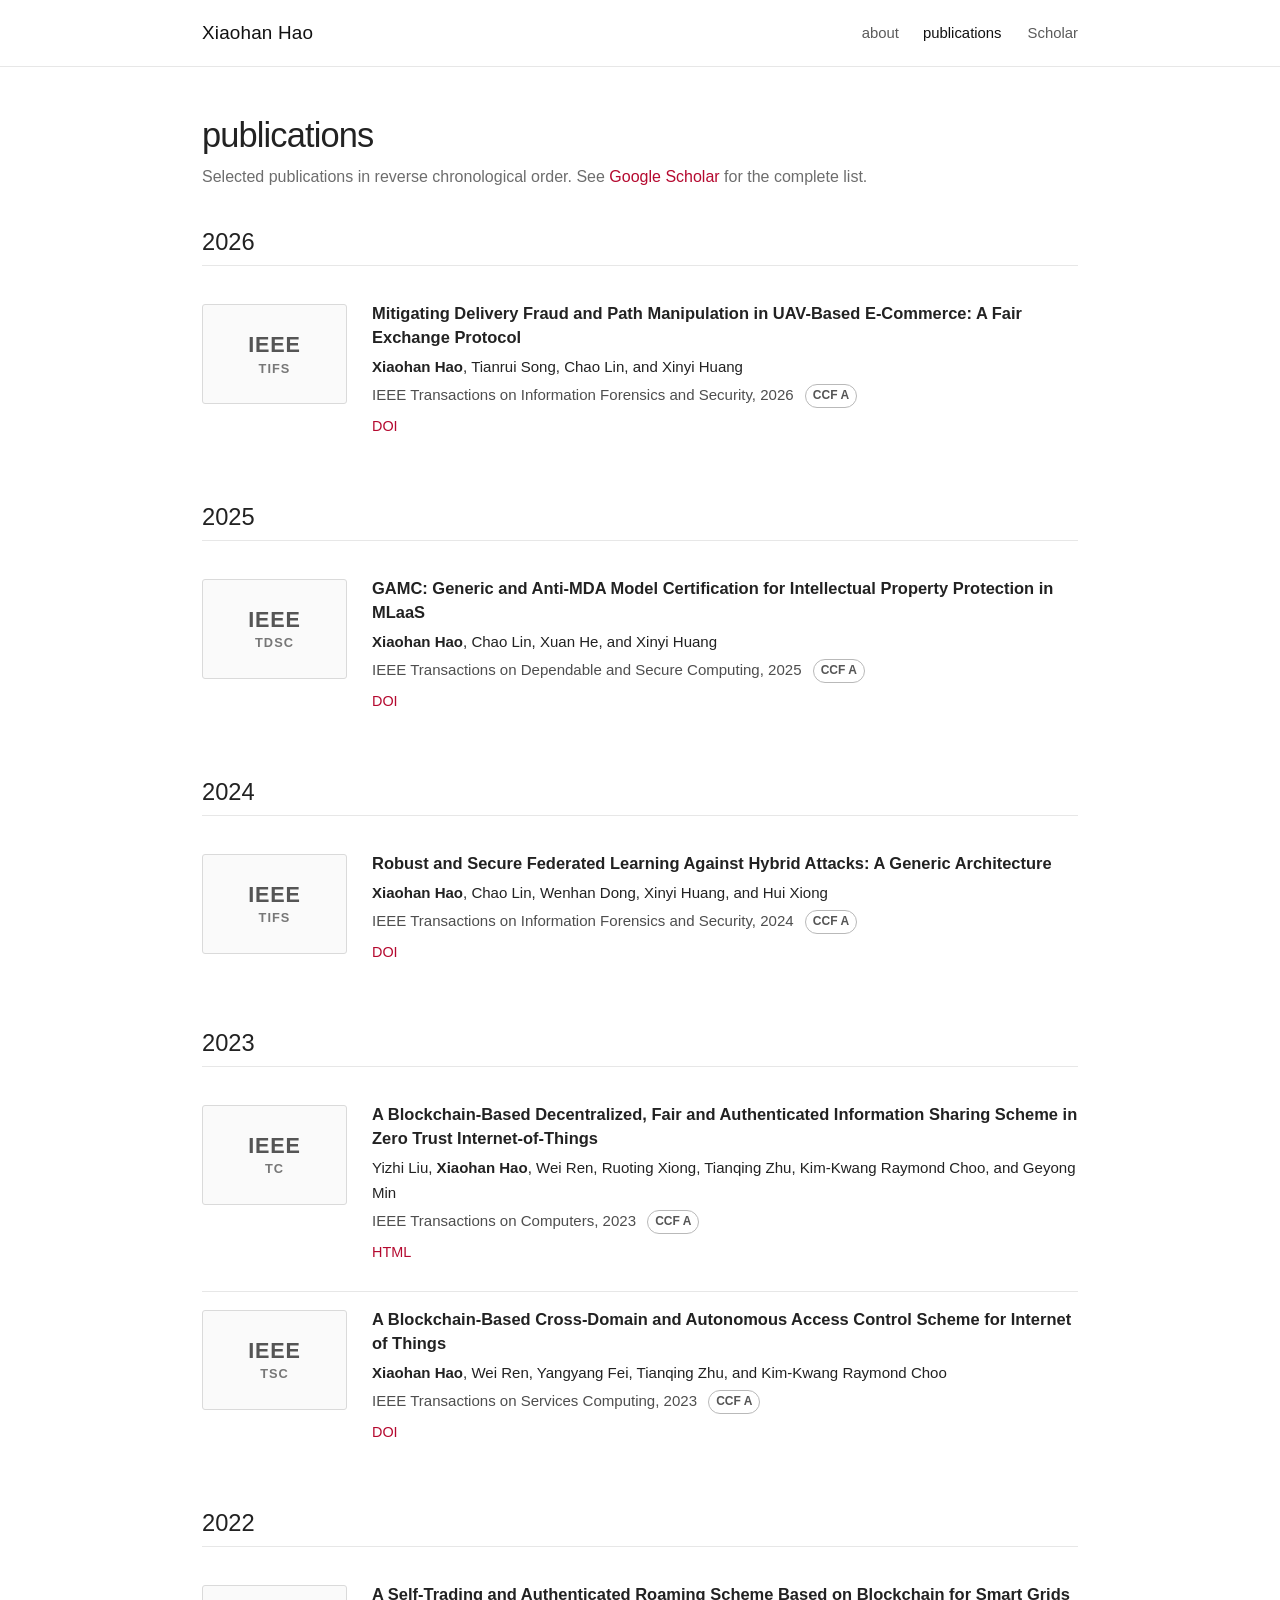
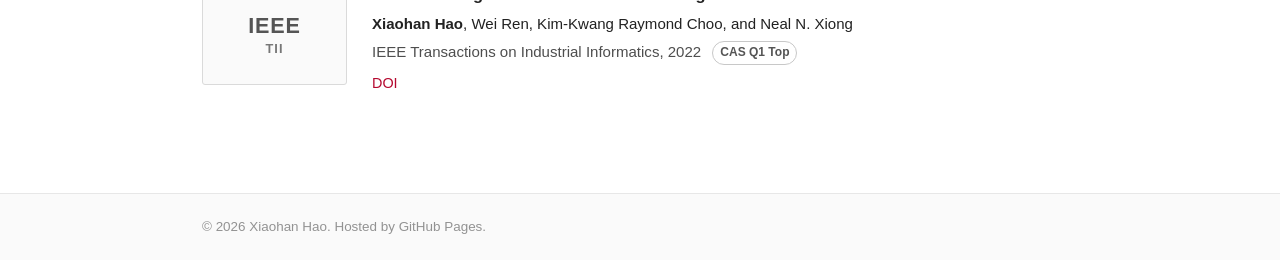
==== publications.html @ 3d9def77 "Add files via upload" ====
<!doctype html>
<html lang="en">
<head>
  <meta charset="utf-8">
  <meta name="viewport" content="width=device-width, initial-scale=1">
  <meta name="description" content="Publications of Xiaohan Hao.">
  <title>Publications | Xiaohan Hao</title>
  <link rel="stylesheet" href="assets/css/main.css">
</head>
<body>
  <header class="site-header">
    <div class="nav-shell">
      <a class="site-title" href="index.html">Xiaohan Hao</a>
      <nav class="site-nav" aria-label="Main navigation">
        <a href="index.html">about</a>
        <a class="active" href="publications.html">publications</a>
        <a class="icon-link" href="https://scholar.google.com/citations?user=ko78Y8oAAAAJ&hl=en" target="_blank" rel="noopener" aria-label="Google Scholar">Scholar</a>
      </nav>
    </div>
  </header>

  <main class="page-shell publications-page">
    <h1>publications</h1>
    <p class="page-subtitle">Selected publications in reverse chronological order. See <a href="https://scholar.google.com/citations?user=ko78Y8oAAAAJ&hl=en" target="_blank" rel="noopener">Google Scholar</a> for the complete list.</p>

    <section class="year-section">
      <h2>2026</h2>
      <article class="pub-item">
        <div class="pub-thumb ieee">IEEE<br><span>TIFS</span></div>
        <div class="pub-body">
          <h3>Mitigating Delivery Fraud and Path Manipulation in UAV-Based E-Commerce: A Fair Exchange Protocol</h3>
          <p class="authors"><strong>Xiaohan Hao</strong>, Tianrui Song, Chao Lin, and Xinyi Huang</p>
          <p class="venue">IEEE Transactions on Information Forensics and Security, 2026 <span class="tag">CCF A</span></p>
          <p class="pub-links"><a href="https://doi.org/10.1109/TIFS.2026.3674039" target="_blank" rel="noopener">DOI</a></p>
        </div>
      </article>
    </section>

    <section class="year-section">
      <h2>2025</h2>
      <article class="pub-item">
        <div class="pub-thumb ieee">IEEE<br><span>TDSC</span></div>
        <div class="pub-body">
          <h3>GAMC: Generic and Anti-MDA Model Certification for Intellectual Property Protection in MLaaS</h3>
          <p class="authors"><strong>Xiaohan Hao</strong>, Chao Lin, Xuan He, and Xinyi Huang</p>
          <p class="venue">IEEE Transactions on Dependable and Secure Computing, 2025 <span class="tag">CCF A</span></p>
          <p class="pub-links"><a href="https://doi.org/10.1109/TDSC.2025.3600224" target="_blank" rel="noopener">DOI</a></p>
        </div>
      </article>
    </section>

    <section class="year-section">
      <h2>2024</h2>
      <article class="pub-item">
        <div class="pub-thumb ieee">IEEE<br><span>TIFS</span></div>
        <div class="pub-body">
          <h3>Robust and Secure Federated Learning Against Hybrid Attacks: A Generic Architecture</h3>
          <p class="authors"><strong>Xiaohan Hao</strong>, Chao Lin, Wenhan Dong, Xinyi Huang, and Hui Xiong</p>
          <p class="venue">IEEE Transactions on Information Forensics and Security, 2024 <span class="tag">CCF A</span></p>
          <p class="pub-links"><a href="https://doi.org/10.1109/TIFS.2023.3336521" target="_blank" rel="noopener">DOI</a></p>
        </div>
      </article>
    </section>

    <section class="year-section">
      <h2>2023</h2>
      <article class="pub-item">
        <div class="pub-thumb ieee">IEEE<br><span>TC</span></div>
        <div class="pub-body">
          <h3>A Blockchain-Based Decentralized, Fair and Authenticated Information Sharing Scheme in Zero Trust Internet-of-Things</h3>
          <p class="authors">Yizhi Liu, <strong>Xiaohan Hao</strong>, Wei Ren, Ruoting Xiong, Tianqing Zhu, Kim-Kwang Raymond Choo, and Geyong Min</p>
          <p class="venue">IEEE Transactions on Computers, 2023 <span class="tag">CCF A</span></p>
          <p class="pub-links"><a href="https://dblp.org/rec/journals/tc/LiuHRXZCM23" target="_blank" rel="noopener">HTML</a></p>
        </div>
      </article>
      <article class="pub-item">
        <div class="pub-thumb ieee">IEEE<br><span>TSC</span></div>
        <div class="pub-body">
          <h3>A Blockchain-Based Cross-Domain and Autonomous Access Control Scheme for Internet of Things</h3>
          <p class="authors"><strong>Xiaohan Hao</strong>, Wei Ren, Yangyang Fei, Tianqing Zhu, and Kim-Kwang Raymond Choo</p>
          <p class="venue">IEEE Transactions on Services Computing, 2023 <span class="tag">CCF A</span></p>
          <p class="pub-links"><a href="https://doi.org/10.1109/TSC.2022.3179727" target="_blank" rel="noopener">DOI</a></p>
        </div>
      </article>
    </section>

    <section class="year-section">
      <h2>2022</h2>
      <article class="pub-item">
        <div class="pub-thumb ieee">IEEE<br><span>TII</span></div>
        <div class="pub-body">
          <h3>A Self-Trading and Authenticated Roaming Scheme Based on Blockchain for Smart Grids</h3>
          <p class="authors"><strong>Xiaohan Hao</strong>, Wei Ren, Kim-Kwang Raymond Choo, and Neal N. Xiong</p>
          <p class="venue">IEEE Transactions on Industrial Informatics, 2022 <span class="tag alt">CAS Q1 Top</span></p>
          <p class="pub-links"><a href="https://doi.org/10.1109/TII.2021.3119963" target="_blank" rel="noopener">DOI</a></p>
        </div>
      </article>
    </section>
  </main>

  <footer class="site-footer">
    <div class="page-shell footer-inner">© 2026 Xiaohan Hao. Hosted by GitHub Pages.</div>
  </footer>
</body>
</html>
---- assets/css/main.css ----
:root {
  --text: #222;
  --muted: #6d6d6d;
  --line: #e7e7e7;
  --accent: #b5092f;
  --soft: #f7f7f7;
  --code: #f3f3f3;
}

* { box-sizing: border-box; }

html { scroll-behavior: smooth; }

body {
  margin: 0;
  background: #fff;
  color: var(--text);
  font-family: -apple-system, BlinkMacSystemFont, "Segoe UI", Roboto, Helvetica, Arial, sans-serif;
  font-size: 16px;
  line-height: 1.65;
  -webkit-font-smoothing: antialiased;
}

a { color: var(--accent); text-decoration: none; }
a:hover { text-decoration: underline; }

.site-header {
  border-bottom: 1px solid var(--line);
  background: rgba(255,255,255,.96);
}

.nav-shell {
  max-width: 920px;
  min-height: 66px;
  margin: 0 auto;
  padding: 0 22px;
  display: flex;
  align-items: center;
  justify-content: space-between;
  gap: 28px;
}

.site-title {
  color: #111;
  font-size: 1.18rem;
  font-weight: 500;
  letter-spacing: .01em;
}
.site-title:hover { text-decoration: none; }

.site-nav {
  display: flex;
  align-items: center;
  gap: 24px;
  font-size: .93rem;
}
.site-nav a { color: #5b5b5b; }
.site-nav a.active { color: #111; font-weight: 500; }
.icon-link { padding-left: 2px; }

.page-shell {
  max-width: 920px;
  margin: 0 auto;
  padding: 48px 22px 70px;
}


.intro-grid {
  display: grid;
  grid-template-columns: minmax(0, 1fr) 180px;
  gap: 42px;
  align-items: start;
}

.intro-copy { min-width: 0; }

.intro-avatar-wrap {
  display: flex;
  justify-content: flex-end;
  padding-top: 4px;
}

.intro-avatar {
  display: block;
  width: 170px;
  height: 170px;
  object-fit: cover;
  border-radius: 50%;
  border: 1px solid var(--line);
  box-shadow: 0 3px 14px rgba(0, 0, 0, .07);
}

.recruiting-note {
  margin-top: 18px !important;
  padding-left: 14px;
  border-left: 3px solid var(--accent);
}

.intro-section h1,
.publications-page > h1 {
  margin: 0 0 8px;
  font-size: 2.15rem;
  line-height: 1.2;
  font-weight: 500;
  letter-spacing: -.025em;
}

.affiliation {
  margin: 0 0 30px;
  color: var(--muted);
  font-size: .97rem;
}
.dot { padding: 0 4px; }

.intro-section p {
  max-width: 820px;
  margin: 0 0 15px;
}
.contact-line { margin-top: 18px !important; }
.contact-line span { margin: 0 9px; color: #aaa; }

.section-block { margin-top: 44px; }
.section-block h2,
.year-section > h2 {
  margin: 0 0 20px;
  font-size: 1.48rem;
  font-weight: 500;
  line-height: 1.3;
}
.section-block h2 a { color: #111; }
.section-block h2 a:hover { color: var(--accent); text-decoration: none; }

.news-list { max-width: 820px; }
.news-item {
  display: grid;
  grid-template-columns: 105px minmax(0,1fr);
  column-gap: 18px;
  align-items: start;
  margin: 0 0 10px;
}
.news-item time {
  color: var(--muted);
  font-variant-numeric: tabular-nums;
  white-space: nowrap;
}
.news-item p { margin: 0; }
code {
  padding: 1px 5px;
  border-radius: 4px;
  background: var(--code);
  font-family: ui-monospace, SFMono-Regular, Menlo, Monaco, Consolas, monospace;
  font-size: .88em;
}

.pub-list { margin-top: 4px; }
.pub-item {
  display: grid;
  grid-template-columns: 145px minmax(0, 1fr);
  gap: 25px;
  padding: 18px 0 24px;
  border-bottom: 1px solid var(--line);
}
.pub-item:last-child { border-bottom: 0; }

.pub-thumb {
  width: 145px;
  height: 100px;
  border: 1px solid #dadada;
  border-radius: 3px;
  display: flex;
  flex-direction: column;
  align-items: center;
  justify-content: center;
  background: #fafafa;
  color: #555;
  font-size: 1.35rem;
  font-weight: 700;
  letter-spacing: .04em;
  line-height: 1.15;
}
.pub-thumb span {
  margin-top: 4px;
  color: #777;
  font-size: .8rem;
  font-weight: 600;
  letter-spacing: .08em;
}

.pub-body h3 {
  margin: -2px 0 5px;
  font-size: 1.03rem;
  line-height: 1.45;
  font-weight: 600;
}
.pub-body p { margin: 3px 0; }
.authors { font-size: .94rem; }
.venue { color: #4e4e4e; font-size: .94rem; }

.tag {
  display: inline-block;
  margin-left: 7px;
  padding: 1px 7px;
  border: 1px solid #b9b9b9;
  border-radius: 999px;
  background: #fff;
  color: #555;
  font-size: .75rem;
  font-weight: 600;
  vertical-align: 1px;
}
.tag.alt { border-color: #c8c8c8; }

.pub-links { margin-top: 7px !important; font-size: .9rem; }
.pub-links a {
  display: inline-block;
  margin-right: 12px;
  color: var(--accent);
  font-weight: 500;
}

.page-subtitle {
  margin: 0 0 36px;
  color: var(--muted);
}
.year-section { margin-top: 36px; }
.year-section > h2 {
  padding-bottom: 8px;
  border-bottom: 1px solid var(--line);
}

.footer-note {
  margin-top: 46px;
  padding-top: 20px;
  border-top: 1px solid var(--line);
  color: var(--muted);
  font-size: .95rem;
}
.footer-note p { margin: 0; }

.site-footer {
  border-top: 1px solid var(--line);
  background: #fafafa;
}
.footer-inner {
  padding-top: 22px;
  padding-bottom: 22px;
  color: #929292;
  font-size: .84rem;
}

@media (max-width: 700px) {
  .nav-shell { min-height: 58px; padding: 0 16px; }
  .site-nav { gap: 14px; font-size: .88rem; }
  .icon-link { display: none; }
  .page-shell { padding: 34px 16px 52px; }
  .intro-grid { grid-template-columns: 1fr; gap: 22px; }
  .intro-avatar-wrap { order: -1; justify-content: flex-start; padding-top: 0; }
  .intro-avatar { width: 132px; height: 132px; }
  .intro-section h1, .publications-page > h1 { font-size: 1.86rem; }
  .news-item { grid-template-columns: 1fr; row-gap: 1px; margin-bottom: 13px; }
  .pub-item { grid-template-columns: 1fr; gap: 13px; }
  .pub-thumb { width: 132px; height: 88px; }
}
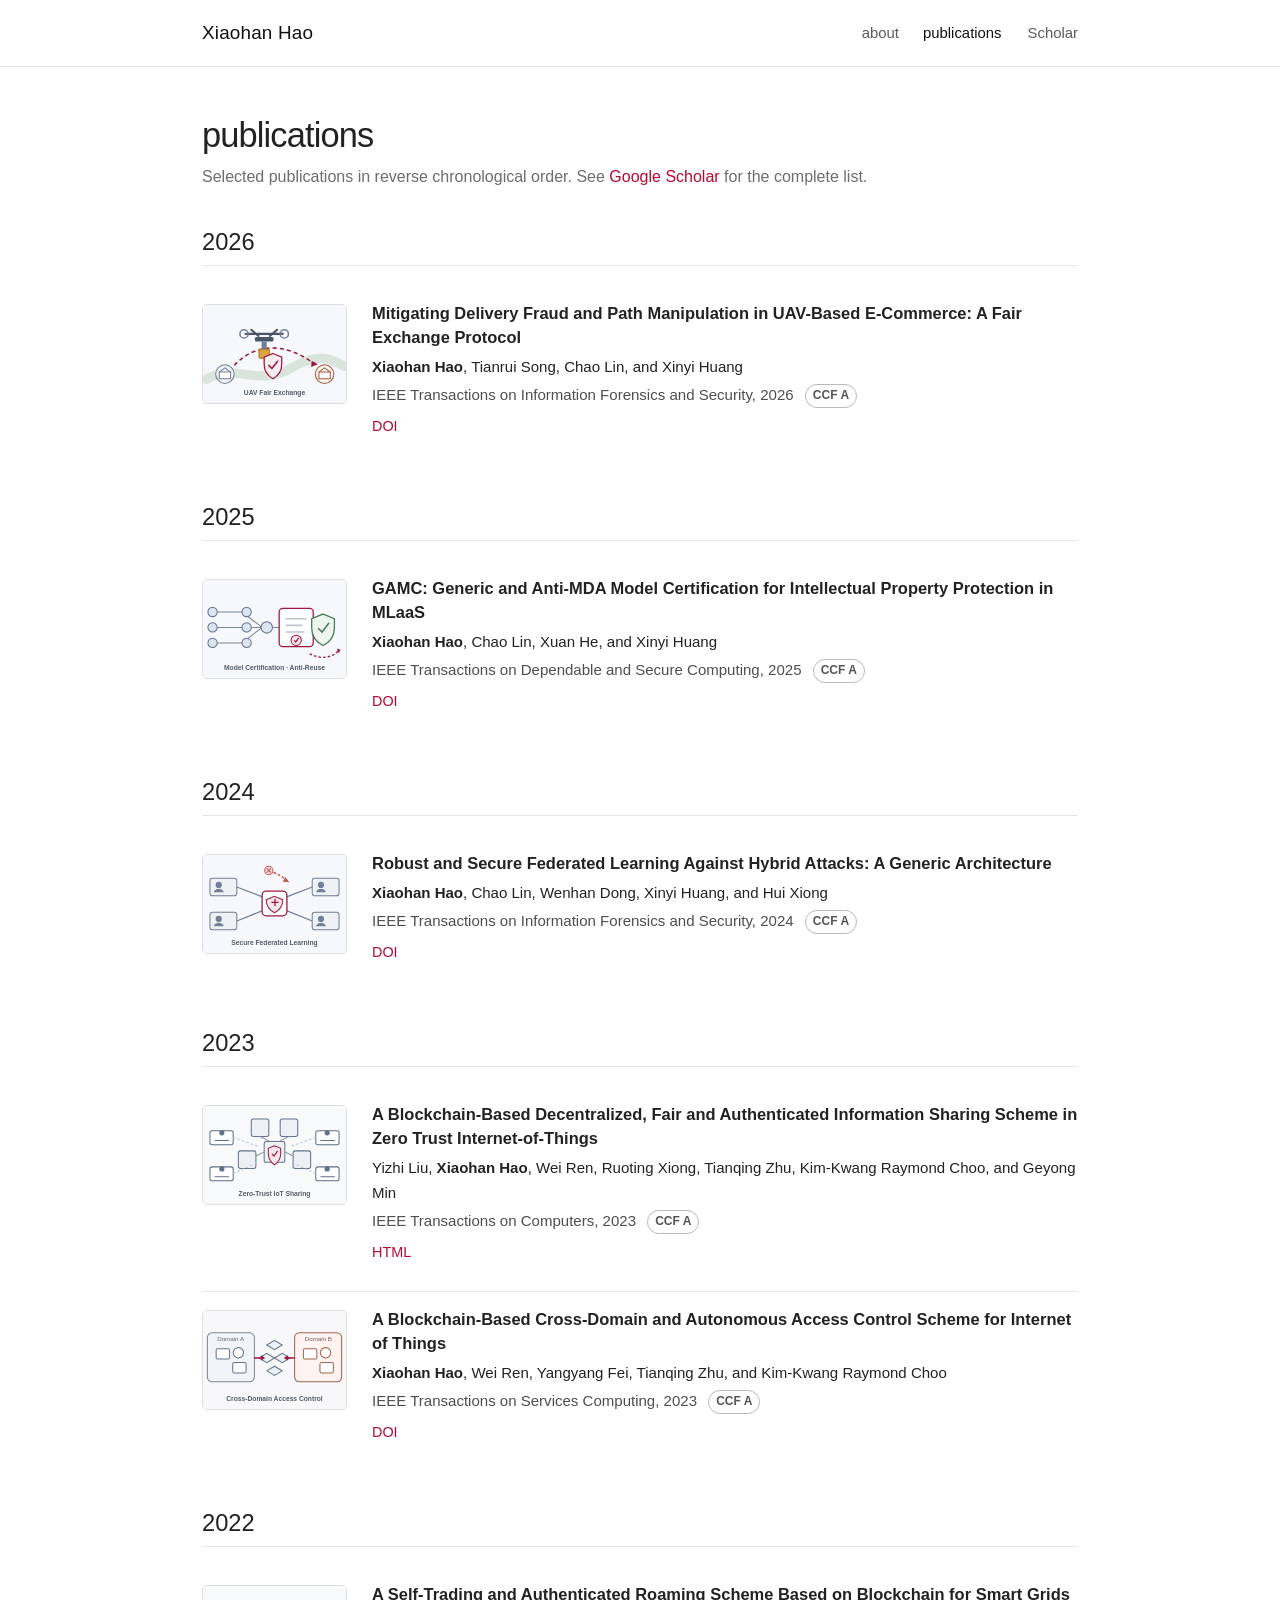
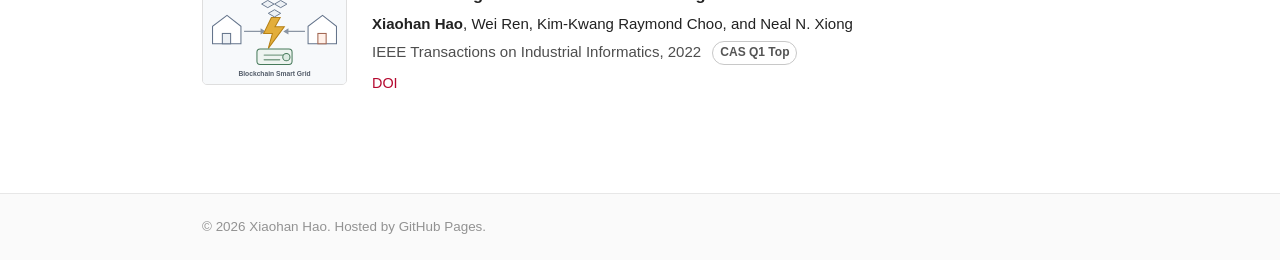
==== commit f970c3e3: "Add files via upload" ====
--- a/publications.html
+++ b/publications.html
@@ -1,105 +1,99 @@
-<!doctype html>
+<!DOCTYPE html>
+
 <html lang="en">
 <head>
-  <meta charset="utf-8">
-  <meta name="viewport" content="width=device-width, initial-scale=1">
-  <meta name="description" content="Publications of Xiaohan Hao.">
-  <title>Publications | Xiaohan Hao</title>
-  <link rel="stylesheet" href="assets/css/main.css">
+<meta charset="utf-8"/>
+<meta content="width=device-width, initial-scale=1" name="viewport"/>
+<meta content="Publications of Xiaohan Hao." name="description"/>
+<title>Publications | Xiaohan Hao</title>
+<link href="assets/css/main.css" rel="stylesheet"/>
 </head>
 <body>
-  <header class="site-header">
-    <div class="nav-shell">
-      <a class="site-title" href="index.html">Xiaohan Hao</a>
-      <nav class="site-nav" aria-label="Main navigation">
-        <a href="index.html">about</a>
-        <a class="active" href="publications.html">publications</a>
-        <a class="icon-link" href="https://scholar.google.com/citations?user=ko78Y8oAAAAJ&hl=en" target="_blank" rel="noopener" aria-label="Google Scholar">Scholar</a>
-      </nav>
-    </div>
-  </header>
-
-  <main class="page-shell publications-page">
-    <h1>publications</h1>
-    <p class="page-subtitle">Selected publications in reverse chronological order. See <a href="https://scholar.google.com/citations?user=ko78Y8oAAAAJ&hl=en" target="_blank" rel="noopener">Google Scholar</a> for the complete list.</p>
-
-    <section class="year-section">
-      <h2>2026</h2>
-      <article class="pub-item">
-        <div class="pub-thumb ieee">IEEE<br><span>TIFS</span></div>
-        <div class="pub-body">
-          <h3>Mitigating Delivery Fraud and Path Manipulation in UAV-Based E-Commerce: A Fair Exchange Protocol</h3>
-          <p class="authors"><strong>Xiaohan Hao</strong>, Tianrui Song, Chao Lin, and Xinyi Huang</p>
-          <p class="venue">IEEE Transactions on Information Forensics and Security, 2026 <span class="tag">CCF A</span></p>
-          <p class="pub-links"><a href="https://doi.org/10.1109/TIFS.2026.3674039" target="_blank" rel="noopener">DOI</a></p>
-        </div>
-      </article>
-    </section>
-
-    <section class="year-section">
-      <h2>2025</h2>
-      <article class="pub-item">
-        <div class="pub-thumb ieee">IEEE<br><span>TDSC</span></div>
-        <div class="pub-body">
-          <h3>GAMC: Generic and Anti-MDA Model Certification for Intellectual Property Protection in MLaaS</h3>
-          <p class="authors"><strong>Xiaohan Hao</strong>, Chao Lin, Xuan He, and Xinyi Huang</p>
-          <p class="venue">IEEE Transactions on Dependable and Secure Computing, 2025 <span class="tag">CCF A</span></p>
-          <p class="pub-links"><a href="https://doi.org/10.1109/TDSC.2025.3600224" target="_blank" rel="noopener">DOI</a></p>
-        </div>
-      </article>
-    </section>
-
-    <section class="year-section">
-      <h2>2024</h2>
-      <article class="pub-item">
-        <div class="pub-thumb ieee">IEEE<br><span>TIFS</span></div>
-        <div class="pub-body">
-          <h3>Robust and Secure Federated Learning Against Hybrid Attacks: A Generic Architecture</h3>
-          <p class="authors"><strong>Xiaohan Hao</strong>, Chao Lin, Wenhan Dong, Xinyi Huang, and Hui Xiong</p>
-          <p class="venue">IEEE Transactions on Information Forensics and Security, 2024 <span class="tag">CCF A</span></p>
-          <p class="pub-links"><a href="https://doi.org/10.1109/TIFS.2023.3336521" target="_blank" rel="noopener">DOI</a></p>
-        </div>
-      </article>
-    </section>
-
-    <section class="year-section">
-      <h2>2023</h2>
-      <article class="pub-item">
-        <div class="pub-thumb ieee">IEEE<br><span>TC</span></div>
-        <div class="pub-body">
-          <h3>A Blockchain-Based Decentralized, Fair and Authenticated Information Sharing Scheme in Zero Trust Internet-of-Things</h3>
-          <p class="authors">Yizhi Liu, <strong>Xiaohan Hao</strong>, Wei Ren, Ruoting Xiong, Tianqing Zhu, Kim-Kwang Raymond Choo, and Geyong Min</p>
-          <p class="venue">IEEE Transactions on Computers, 2023 <span class="tag">CCF A</span></p>
-          <p class="pub-links"><a href="https://dblp.org/rec/journals/tc/LiuHRXZCM23" target="_blank" rel="noopener">HTML</a></p>
-        </div>
-      </article>
-      <article class="pub-item">
-        <div class="pub-thumb ieee">IEEE<br><span>TSC</span></div>
-        <div class="pub-body">
-          <h3>A Blockchain-Based Cross-Domain and Autonomous Access Control Scheme for Internet of Things</h3>
-          <p class="authors"><strong>Xiaohan Hao</strong>, Wei Ren, Yangyang Fei, Tianqing Zhu, and Kim-Kwang Raymond Choo</p>
-          <p class="venue">IEEE Transactions on Services Computing, 2023 <span class="tag">CCF A</span></p>
-          <p class="pub-links"><a href="https://doi.org/10.1109/TSC.2022.3179727" target="_blank" rel="noopener">DOI</a></p>
-        </div>
-      </article>
-    </section>
-
-    <section class="year-section">
-      <h2>2022</h2>
-      <article class="pub-item">
-        <div class="pub-thumb ieee">IEEE<br><span>TII</span></div>
-        <div class="pub-body">
-          <h3>A Self-Trading and Authenticated Roaming Scheme Based on Blockchain for Smart Grids</h3>
-          <p class="authors"><strong>Xiaohan Hao</strong>, Wei Ren, Kim-Kwang Raymond Choo, and Neal N. Xiong</p>
-          <p class="venue">IEEE Transactions on Industrial Informatics, 2022 <span class="tag alt">CAS Q1 Top</span></p>
-          <p class="pub-links"><a href="https://doi.org/10.1109/TII.2021.3119963" target="_blank" rel="noopener">DOI</a></p>
-        </div>
-      </article>
-    </section>
-  </main>
-
-  <footer class="site-footer">
-    <div class="page-shell footer-inner">© 2026 Xiaohan Hao. Hosted by GitHub Pages.</div>
-  </footer>
+<header class="site-header">
+<div class="nav-shell">
+<a class="site-title" href="index.html">Xiaohan Hao</a>
+<nav aria-label="Main navigation" class="site-nav">
+<a href="index.html">about</a>
+<a class="active" href="publications.html">publications</a>
+<a aria-label="Google Scholar" class="icon-link" href="https://scholar.google.com/citations?user=ko78Y8oAAAAJ&amp;hl=en" rel="noopener" target="_blank">Scholar</a>
+</nav>
+</div>
+</header>
+<main class="page-shell publications-page">
+<h1>publications</h1>
+<p class="page-subtitle">Selected publications in reverse chronological order. See <a href="https://scholar.google.com/citations?user=ko78Y8oAAAAJ&amp;hl=en" rel="noopener" target="_blank">Google Scholar</a> for the complete list.</p>
+<section class="year-section">
+<h2>2026</h2>
+<article class="pub-item">
+<img alt="Illustrative thumbnail for Mitigating Delivery Fraud and Path Manipulation in UAV-Based E-Commerce: A Fair Exchange Protocol" class="pub-thumb-img" loading="lazy" src="assets/img/papers/uav-fair-exchange.svg"/>
+<div class="pub-body">
+<h3>Mitigating Delivery Fraud and Path Manipulation in UAV-Based E-Commerce: A Fair Exchange Protocol</h3>
+<p class="authors"><strong>Xiaohan Hao</strong>, Tianrui Song, Chao Lin, and Xinyi Huang</p>
+<p class="venue">IEEE Transactions on Information Forensics and Security, 2026 <span class="tag">CCF A</span></p>
+<p class="pub-links"><a href="https://doi.org/10.1109/TIFS.2026.3674039" rel="noopener" target="_blank">DOI</a></p>
+</div>
+</article>
+</section>
+<section class="year-section">
+<h2>2025</h2>
+<article class="pub-item">
+<img alt="Illustrative thumbnail for GAMC: Generic and Anti-MDA Model Certification for Intellectual Property Protection in MLaaS" class="pub-thumb-img" loading="lazy" src="assets/img/papers/gamc.svg"/>
+<div class="pub-body">
+<h3>GAMC: Generic and Anti-MDA Model Certification for Intellectual Property Protection in MLaaS</h3>
+<p class="authors"><strong>Xiaohan Hao</strong>, Chao Lin, Xuan He, and Xinyi Huang</p>
+<p class="venue">IEEE Transactions on Dependable and Secure Computing, 2025 <span class="tag">CCF A</span></p>
+<p class="pub-links"><a href="https://doi.org/10.1109/TDSC.2025.3600224" rel="noopener" target="_blank">DOI</a></p>
+</div>
+</article>
+</section>
+<section class="year-section">
+<h2>2024</h2>
+<article class="pub-item">
+<img alt="Illustrative thumbnail for Robust and Secure Federated Learning Against Hybrid Attacks: A Generic Architecture" class="pub-thumb-img" loading="lazy" src="assets/img/papers/secure-fl.svg"/>
+<div class="pub-body">
+<h3>Robust and Secure Federated Learning Against Hybrid Attacks: A Generic Architecture</h3>
+<p class="authors"><strong>Xiaohan Hao</strong>, Chao Lin, Wenhan Dong, Xinyi Huang, and Hui Xiong</p>
+<p class="venue">IEEE Transactions on Information Forensics and Security, 2024 <span class="tag">CCF A</span></p>
+<p class="pub-links"><a href="https://doi.org/10.1109/TIFS.2023.3336521" rel="noopener" target="_blank">DOI</a></p>
+</div>
+</article>
+</section>
+<section class="year-section">
+<h2>2023</h2>
+<article class="pub-item">
+<img alt="Illustrative thumbnail for A Blockchain-Based Decentralized, Fair and Authenticated Information Sharing Scheme in Zero Trust Internet-of-Things" class="pub-thumb-img" loading="lazy" src="assets/img/papers/zero-trust-iot.svg"/>
+<div class="pub-body">
+<h3>A Blockchain-Based Decentralized, Fair and Authenticated Information Sharing Scheme in Zero Trust Internet-of-Things</h3>
+<p class="authors">Yizhi Liu, <strong>Xiaohan Hao</strong>, Wei Ren, Ruoting Xiong, Tianqing Zhu, Kim-Kwang Raymond Choo, and Geyong Min</p>
+<p class="venue">IEEE Transactions on Computers, 2023 <span class="tag">CCF A</span></p>
+<p class="pub-links"><a href="https://dblp.org/rec/journals/tc/LiuHRXZCM23" rel="noopener" target="_blank">HTML</a></p>
+</div>
+</article>
+<article class="pub-item">
+<img alt="Illustrative thumbnail for A Blockchain-Based Cross-Domain and Autonomous Access Control Scheme for Internet of Things" class="pub-thumb-img" loading="lazy" src="assets/img/papers/cross-domain.svg"/>
+<div class="pub-body">
+<h3>A Blockchain-Based Cross-Domain and Autonomous Access Control Scheme for Internet of Things</h3>
+<p class="authors"><strong>Xiaohan Hao</strong>, Wei Ren, Yangyang Fei, Tianqing Zhu, and Kim-Kwang Raymond Choo</p>
+<p class="venue">IEEE Transactions on Services Computing, 2023 <span class="tag">CCF A</span></p>
+<p class="pub-links"><a href="https://doi.org/10.1109/TSC.2022.3179727" rel="noopener" target="_blank">DOI</a></p>
+</div>
+</article>
+</section>
+<section class="year-section">
+<h2>2022</h2>
+<article class="pub-item">
+<img alt="Illustrative thumbnail for A Self-Trading and Authenticated Roaming Scheme Based on Blockchain for Smart Grids" class="pub-thumb-img" loading="lazy" src="assets/img/papers/smart-grid.svg"/>
+<div class="pub-body">
+<h3>A Self-Trading and Authenticated Roaming Scheme Based on Blockchain for Smart Grids</h3>
+<p class="authors"><strong>Xiaohan Hao</strong>, Wei Ren, Kim-Kwang Raymond Choo, and Neal N. Xiong</p>
+<p class="venue">IEEE Transactions on Industrial Informatics, 2022 <span class="tag alt">CAS Q1 Top</span></p>
+<p class="pub-links"><a href="https://doi.org/10.1109/TII.2021.3119963" rel="noopener" target="_blank">DOI</a></p>
+</div>
+</article>
+</section>
+</main>
+<footer class="site-footer">
+<div class="page-shell footer-inner">© 2026 Xiaohan Hao. Hosted by GitHub Pages.</div>
+</footer>
 </body>
 </html>
--- a/assets/css/main.css
+++ b/assets/css/main.css
@@ -62,38 +62,6 @@
   max-width: 920px;
   margin: 0 auto;
   padding: 48px 22px 70px;
-}
-
-
-.intro-grid {
-  display: grid;
-  grid-template-columns: minmax(0, 1fr) 180px;
-  gap: 42px;
-  align-items: start;
-}
-
-.intro-copy { min-width: 0; }
-
-.intro-avatar-wrap {
-  display: flex;
-  justify-content: flex-end;
-  padding-top: 4px;
-}
-
-.intro-avatar {
-  display: block;
-  width: 170px;
-  height: 170px;
-  object-fit: cover;
-  border-radius: 50%;
-  border: 1px solid var(--line);
-  box-shadow: 0 3px 14px rgba(0, 0, 0, .07);
-}
-
-.recruiting-note {
-  margin-top: 18px !important;
-  padding-left: 14px;
-  border-left: 3px solid var(--accent);
 }
 
 .intro-section h1,
@@ -253,11 +221,26 @@
   .site-nav { gap: 14px; font-size: .88rem; }
   .icon-link { display: none; }
   .page-shell { padding: 34px 16px 52px; }
-  .intro-grid { grid-template-columns: 1fr; gap: 22px; }
-  .intro-avatar-wrap { order: -1; justify-content: flex-start; padding-top: 0; }
-  .intro-avatar { width: 132px; height: 132px; }
   .intro-section h1, .publications-page > h1 { font-size: 1.86rem; }
   .news-item { grid-template-columns: 1fr; row-gap: 1px; margin-bottom: 13px; }
   .pub-item { grid-template-columns: 1fr; gap: 13px; }
   .pub-thumb { width: 132px; height: 88px; }
 }
+
+/* Paper-specific illustrative thumbnails, stored locally to keep GitHub Pages self-contained. */
+.pub-thumb-img {
+  width: 145px;
+  height: 100px;
+  display: block;
+  object-fit: cover;
+  border: 1px solid #dedede;
+  border-radius: 5px;
+  background: #fafafa;
+}
+
+@media (max-width: 700px) {
+  .pub-thumb-img {
+    width: 180px;
+    height: 114px;
+  }
+}
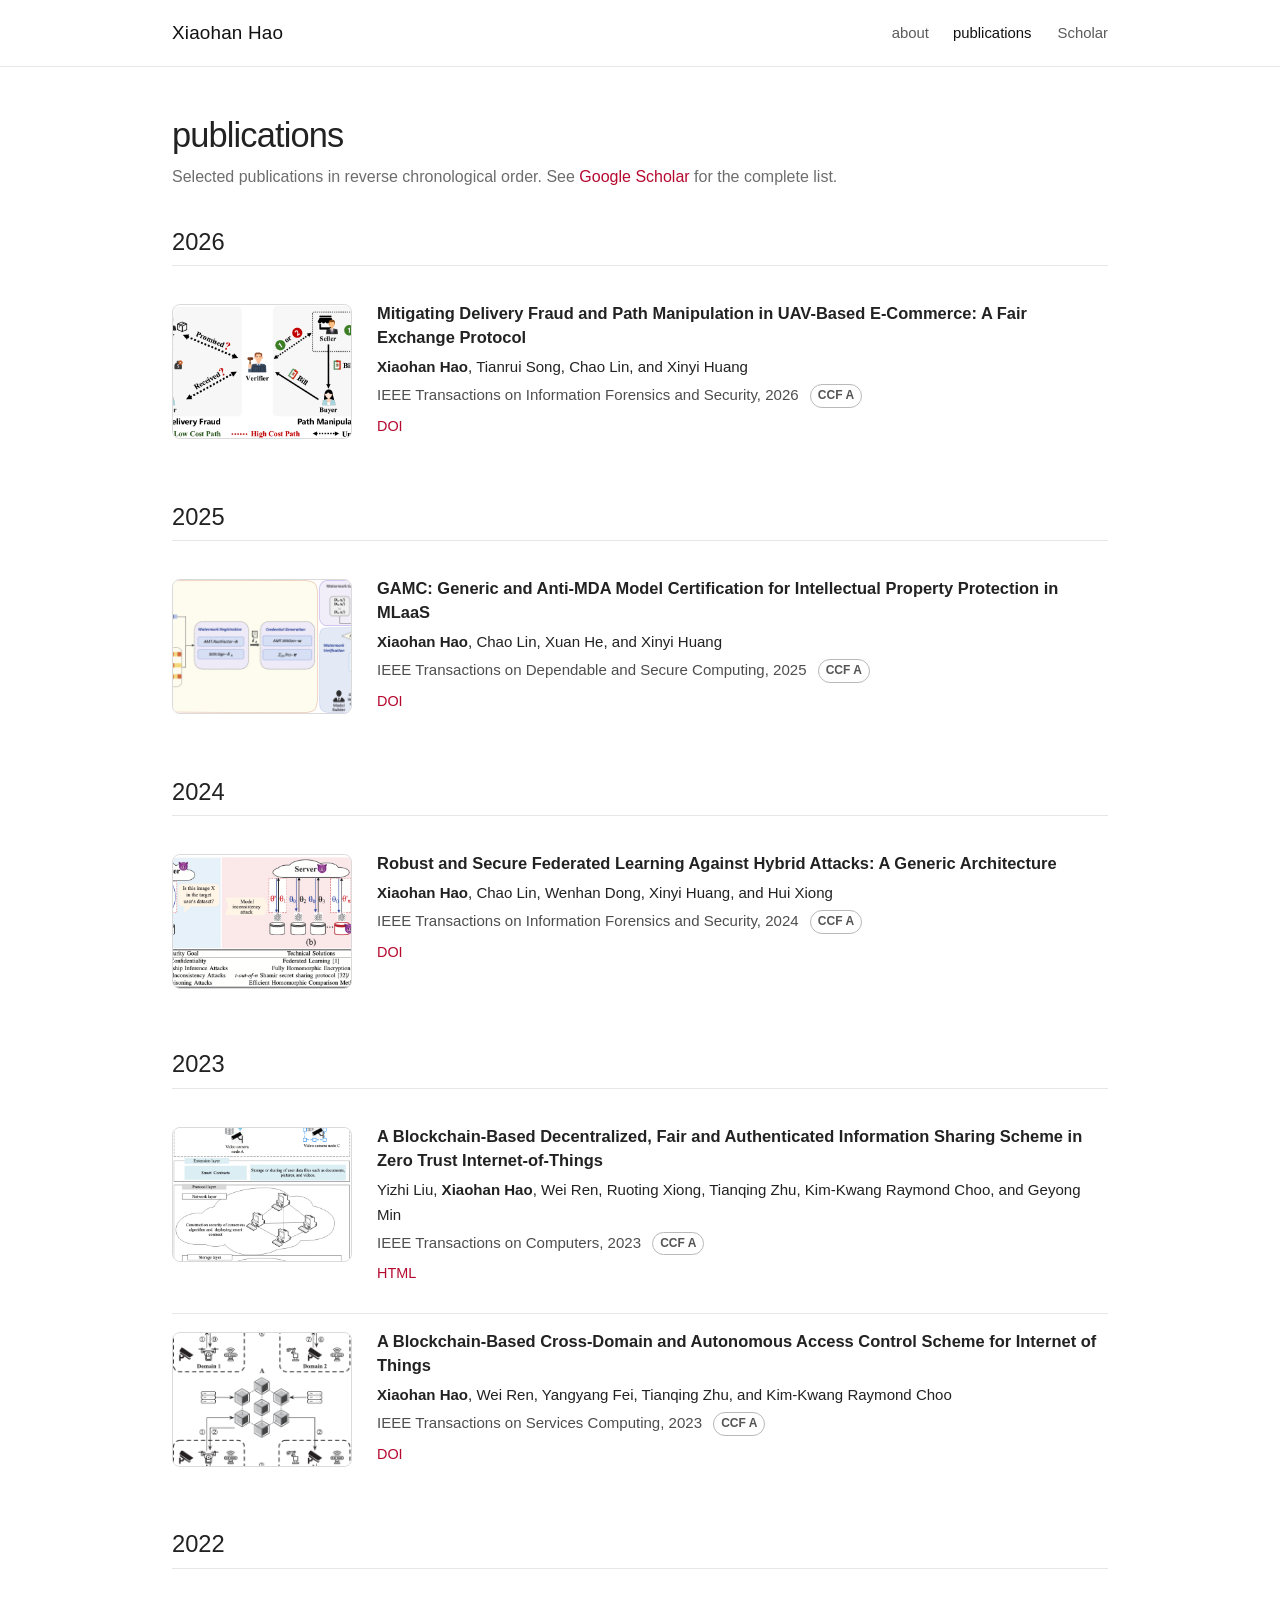
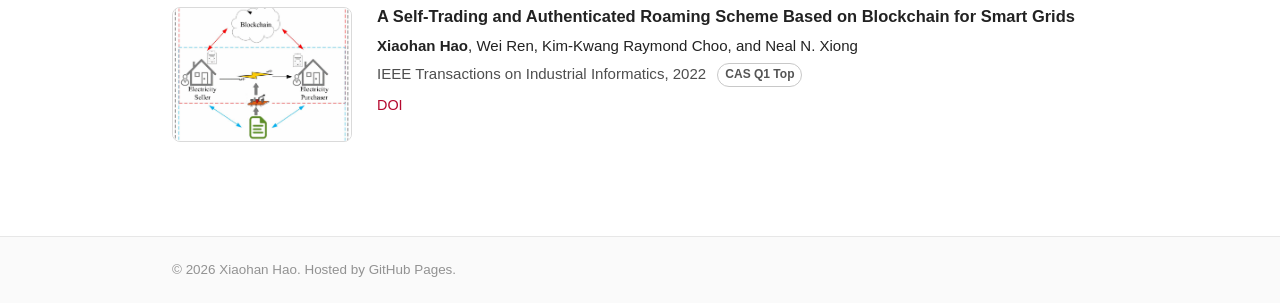
==== commit f21fcb07: "Add files via upload" ====
--- a/publications.html
+++ b/publications.html
@@ -1,99 +1,105 @@
-<!DOCTYPE html>
-
+<!doctype html>
 <html lang="en">
 <head>
-<meta charset="utf-8"/>
-<meta content="width=device-width, initial-scale=1" name="viewport"/>
-<meta content="Publications of Xiaohan Hao." name="description"/>
-<title>Publications | Xiaohan Hao</title>
-<link href="assets/css/main.css" rel="stylesheet"/>
+  <meta charset="utf-8">
+  <meta name="viewport" content="width=device-width, initial-scale=1">
+  <meta name="description" content="Publications of Xiaohan Hao.">
+  <title>Publications | Xiaohan Hao</title>
+  <link rel="stylesheet" href="assets/css/main.css">
 </head>
 <body>
-<header class="site-header">
-<div class="nav-shell">
-<a class="site-title" href="index.html">Xiaohan Hao</a>
-<nav aria-label="Main navigation" class="site-nav">
-<a href="index.html">about</a>
-<a class="active" href="publications.html">publications</a>
-<a aria-label="Google Scholar" class="icon-link" href="https://scholar.google.com/citations?user=ko78Y8oAAAAJ&amp;hl=en" rel="noopener" target="_blank">Scholar</a>
-</nav>
-</div>
-</header>
-<main class="page-shell publications-page">
-<h1>publications</h1>
-<p class="page-subtitle">Selected publications in reverse chronological order. See <a href="https://scholar.google.com/citations?user=ko78Y8oAAAAJ&amp;hl=en" rel="noopener" target="_blank">Google Scholar</a> for the complete list.</p>
-<section class="year-section">
-<h2>2026</h2>
-<article class="pub-item">
-<img alt="Illustrative thumbnail for Mitigating Delivery Fraud and Path Manipulation in UAV-Based E-Commerce: A Fair Exchange Protocol" class="pub-thumb-img" loading="lazy" src="assets/img/papers/uav-fair-exchange.svg"/>
-<div class="pub-body">
-<h3>Mitigating Delivery Fraud and Path Manipulation in UAV-Based E-Commerce: A Fair Exchange Protocol</h3>
-<p class="authors"><strong>Xiaohan Hao</strong>, Tianrui Song, Chao Lin, and Xinyi Huang</p>
-<p class="venue">IEEE Transactions on Information Forensics and Security, 2026 <span class="tag">CCF A</span></p>
-<p class="pub-links"><a href="https://doi.org/10.1109/TIFS.2026.3674039" rel="noopener" target="_blank">DOI</a></p>
-</div>
-</article>
-</section>
-<section class="year-section">
-<h2>2025</h2>
-<article class="pub-item">
-<img alt="Illustrative thumbnail for GAMC: Generic and Anti-MDA Model Certification for Intellectual Property Protection in MLaaS" class="pub-thumb-img" loading="lazy" src="assets/img/papers/gamc.svg"/>
-<div class="pub-body">
-<h3>GAMC: Generic and Anti-MDA Model Certification for Intellectual Property Protection in MLaaS</h3>
-<p class="authors"><strong>Xiaohan Hao</strong>, Chao Lin, Xuan He, and Xinyi Huang</p>
-<p class="venue">IEEE Transactions on Dependable and Secure Computing, 2025 <span class="tag">CCF A</span></p>
-<p class="pub-links"><a href="https://doi.org/10.1109/TDSC.2025.3600224" rel="noopener" target="_blank">DOI</a></p>
-</div>
-</article>
-</section>
-<section class="year-section">
-<h2>2024</h2>
-<article class="pub-item">
-<img alt="Illustrative thumbnail for Robust and Secure Federated Learning Against Hybrid Attacks: A Generic Architecture" class="pub-thumb-img" loading="lazy" src="assets/img/papers/secure-fl.svg"/>
-<div class="pub-body">
-<h3>Robust and Secure Federated Learning Against Hybrid Attacks: A Generic Architecture</h3>
-<p class="authors"><strong>Xiaohan Hao</strong>, Chao Lin, Wenhan Dong, Xinyi Huang, and Hui Xiong</p>
-<p class="venue">IEEE Transactions on Information Forensics and Security, 2024 <span class="tag">CCF A</span></p>
-<p class="pub-links"><a href="https://doi.org/10.1109/TIFS.2023.3336521" rel="noopener" target="_blank">DOI</a></p>
-</div>
-</article>
-</section>
-<section class="year-section">
-<h2>2023</h2>
-<article class="pub-item">
-<img alt="Illustrative thumbnail for A Blockchain-Based Decentralized, Fair and Authenticated Information Sharing Scheme in Zero Trust Internet-of-Things" class="pub-thumb-img" loading="lazy" src="assets/img/papers/zero-trust-iot.svg"/>
-<div class="pub-body">
-<h3>A Blockchain-Based Decentralized, Fair and Authenticated Information Sharing Scheme in Zero Trust Internet-of-Things</h3>
-<p class="authors">Yizhi Liu, <strong>Xiaohan Hao</strong>, Wei Ren, Ruoting Xiong, Tianqing Zhu, Kim-Kwang Raymond Choo, and Geyong Min</p>
-<p class="venue">IEEE Transactions on Computers, 2023 <span class="tag">CCF A</span></p>
-<p class="pub-links"><a href="https://dblp.org/rec/journals/tc/LiuHRXZCM23" rel="noopener" target="_blank">HTML</a></p>
-</div>
-</article>
-<article class="pub-item">
-<img alt="Illustrative thumbnail for A Blockchain-Based Cross-Domain and Autonomous Access Control Scheme for Internet of Things" class="pub-thumb-img" loading="lazy" src="assets/img/papers/cross-domain.svg"/>
-<div class="pub-body">
-<h3>A Blockchain-Based Cross-Domain and Autonomous Access Control Scheme for Internet of Things</h3>
-<p class="authors"><strong>Xiaohan Hao</strong>, Wei Ren, Yangyang Fei, Tianqing Zhu, and Kim-Kwang Raymond Choo</p>
-<p class="venue">IEEE Transactions on Services Computing, 2023 <span class="tag">CCF A</span></p>
-<p class="pub-links"><a href="https://doi.org/10.1109/TSC.2022.3179727" rel="noopener" target="_blank">DOI</a></p>
-</div>
-</article>
-</section>
-<section class="year-section">
-<h2>2022</h2>
-<article class="pub-item">
-<img alt="Illustrative thumbnail for A Self-Trading and Authenticated Roaming Scheme Based on Blockchain for Smart Grids" class="pub-thumb-img" loading="lazy" src="assets/img/papers/smart-grid.svg"/>
-<div class="pub-body">
-<h3>A Self-Trading and Authenticated Roaming Scheme Based on Blockchain for Smart Grids</h3>
-<p class="authors"><strong>Xiaohan Hao</strong>, Wei Ren, Kim-Kwang Raymond Choo, and Neal N. Xiong</p>
-<p class="venue">IEEE Transactions on Industrial Informatics, 2022 <span class="tag alt">CAS Q1 Top</span></p>
-<p class="pub-links"><a href="https://doi.org/10.1109/TII.2021.3119963" rel="noopener" target="_blank">DOI</a></p>
-</div>
-</article>
-</section>
-</main>
-<footer class="site-footer">
-<div class="page-shell footer-inner">© 2026 Xiaohan Hao. Hosted by GitHub Pages.</div>
-</footer>
+  <header class="site-header">
+    <div class="nav-shell">
+      <a class="site-title" href="index.html">Xiaohan Hao</a>
+      <nav class="site-nav" aria-label="Main navigation">
+        <a href="index.html">about</a>
+        <a class="active" href="publications.html">publications</a>
+        <a class="icon-link" href="https://scholar.google.com/citations?user=ko78Y8oAAAAJ&hl=en" target="_blank" rel="noopener" aria-label="Google Scholar">Scholar</a>
+      </nav>
+    </div>
+  </header>
+
+  <main class="page-shell publications-page">
+    <h1>publications</h1>
+    <p class="page-subtitle">Selected publications in reverse chronological order. See <a href="https://scholar.google.com/citations?user=ko78Y8oAAAAJ&hl=en" target="_blank" rel="noopener">Google Scholar</a> for the complete list.</p>
+
+    <section class="year-section">
+      <h2>2026</h2>
+      <article class="pub-item">
+        <div class="pub-thumb"><img src="assets/img/papers/uav_fair_exchange.png" alt="Thumbnail for UAV fair exchange paper"></div>
+        <div class="pub-body">
+          <h3>Mitigating Delivery Fraud and Path Manipulation in UAV-Based E-Commerce: A Fair Exchange Protocol</h3>
+          <p class="authors"><strong>Xiaohan Hao</strong>, Tianrui Song, Chao Lin, and Xinyi Huang</p>
+          <p class="venue">IEEE Transactions on Information Forensics and Security, 2026 <span class="tag">CCF A</span></p>
+          <p class="pub-links"><a href="https://doi.org/10.1109/TIFS.2026.3674039" target="_blank" rel="noopener">DOI</a></p>
+        </div>
+      </article>
+    </section>
+
+    <section class="year-section">
+      <h2>2025</h2>
+      <article class="pub-item">
+        <div class="pub-thumb"><img src="assets/img/papers/gamc.png" alt="Thumbnail for GAMC paper"></div>
+        <div class="pub-body">
+          <h3>GAMC: Generic and Anti-MDA Model Certification for Intellectual Property Protection in MLaaS</h3>
+          <p class="authors"><strong>Xiaohan Hao</strong>, Chao Lin, Xuan He, and Xinyi Huang</p>
+          <p class="venue">IEEE Transactions on Dependable and Secure Computing, 2025 <span class="tag">CCF A</span></p>
+          <p class="pub-links"><a href="https://doi.org/10.1109/TDSC.2025.3600224" target="_blank" rel="noopener">DOI</a></p>
+        </div>
+      </article>
+    </section>
+
+    <section class="year-section">
+      <h2>2024</h2>
+      <article class="pub-item">
+        <div class="pub-thumb"><img src="assets/img/papers/fed_learning.png" alt="Thumbnail for federated learning paper"></div>
+        <div class="pub-body">
+          <h3>Robust and Secure Federated Learning Against Hybrid Attacks: A Generic Architecture</h3>
+          <p class="authors"><strong>Xiaohan Hao</strong>, Chao Lin, Wenhan Dong, Xinyi Huang, and Hui Xiong</p>
+          <p class="venue">IEEE Transactions on Information Forensics and Security, 2024 <span class="tag">CCF A</span></p>
+          <p class="pub-links"><a href="https://doi.org/10.1109/TIFS.2023.3336521" target="_blank" rel="noopener">DOI</a></p>
+        </div>
+      </article>
+    </section>
+
+    <section class="year-section">
+      <h2>2023</h2>
+      <article class="pub-item">
+        <div class="pub-thumb"><img src="assets/img/papers/zero_trust_iot.png" alt="Thumbnail for zero trust IoT paper"></div>
+        <div class="pub-body">
+          <h3>A Blockchain-Based Decentralized, Fair and Authenticated Information Sharing Scheme in Zero Trust Internet-of-Things</h3>
+          <p class="authors">Yizhi Liu, <strong>Xiaohan Hao</strong>, Wei Ren, Ruoting Xiong, Tianqing Zhu, Kim-Kwang Raymond Choo, and Geyong Min</p>
+          <p class="venue">IEEE Transactions on Computers, 2023 <span class="tag">CCF A</span></p>
+          <p class="pub-links"><a href="https://dblp.org/rec/journals/tc/LiuHRXZCM23" target="_blank" rel="noopener">HTML</a></p>
+        </div>
+      </article>
+      <article class="pub-item">
+        <div class="pub-thumb"><img src="assets/img/papers/cross_domain_acl.png" alt="Thumbnail for cross-domain access control paper"></div>
+        <div class="pub-body">
+          <h3>A Blockchain-Based Cross-Domain and Autonomous Access Control Scheme for Internet of Things</h3>
+          <p class="authors"><strong>Xiaohan Hao</strong>, Wei Ren, Yangyang Fei, Tianqing Zhu, and Kim-Kwang Raymond Choo</p>
+          <p class="venue">IEEE Transactions on Services Computing, 2023 <span class="tag">CCF A</span></p>
+          <p class="pub-links"><a href="https://doi.org/10.1109/TSC.2022.3179727" target="_blank" rel="noopener">DOI</a></p>
+        </div>
+      </article>
+    </section>
+
+    <section class="year-section">
+      <h2>2022</h2>
+      <article class="pub-item">
+        <div class="pub-thumb"><img src="assets/img/papers/smart_grid_roaming.png" alt="Thumbnail for smart grid paper"></div>
+        <div class="pub-body">
+          <h3>A Self-Trading and Authenticated Roaming Scheme Based on Blockchain for Smart Grids</h3>
+          <p class="authors"><strong>Xiaohan Hao</strong>, Wei Ren, Kim-Kwang Raymond Choo, and Neal N. Xiong</p>
+          <p class="venue">IEEE Transactions on Industrial Informatics, 2022 <span class="tag alt">CAS Q1 Top</span></p>
+          <p class="pub-links"><a href="https://doi.org/10.1109/TII.2021.3119963" target="_blank" rel="noopener">DOI</a></p>
+        </div>
+      </article>
+    </section>
+  </main>
+
+  <footer class="site-footer">
+    <div class="page-shell footer-inner">© 2026 Xiaohan Hao. Hosted by GitHub Pages.</div>
+  </footer>
 </body>
 </html>
--- a/assets/css/main.css
+++ b/assets/css/main.css
@@ -8,9 +8,7 @@
 }
 
 * { box-sizing: border-box; }
-
 html { scroll-behavior: smooth; }
-
 body {
   margin: 0;
   background: #fff;
@@ -30,7 +28,7 @@
 }
 
 .nav-shell {
-  max-width: 920px;
+  max-width: 980px;
   min-height: 66px;
   margin: 0 auto;
   padding: 0 22px;
@@ -59,9 +57,31 @@
 .icon-link { padding-left: 2px; }
 
 .page-shell {
-  max-width: 920px;
+  max-width: 980px;
   margin: 0 auto;
   padding: 48px 22px 70px;
+}
+
+.intro-grid {
+  display: grid;
+  grid-template-columns: minmax(0, 1fr) 248px;
+  gap: 40px;
+  align-items: start;
+}
+
+.intro-avatar-wrap {
+  justify-self: end;
+  width: 248px;
+}
+
+.intro-avatar {
+  display: block;
+  width: 100%;
+  aspect-ratio: 1 / 1;
+  object-fit: cover;
+  border-radius: 16px;
+  border: 1px solid var(--line);
+  background: #fff;
 }
 
 .intro-section h1,
@@ -83,6 +103,12 @@
 .intro-section p {
   max-width: 820px;
   margin: 0 0 15px;
+}
+.recruiting-note {
+  padding: 12px 14px;
+  background: #fbfbfb;
+  border: 1px solid var(--line);
+  border-radius: 10px;
 }
 .contact-line { margin-top: 18px !important; }
 .contact-line span { margin: 0 9px; color: #aaa; }
@@ -123,7 +149,7 @@
 .pub-list { margin-top: 4px; }
 .pub-item {
   display: grid;
-  grid-template-columns: 145px minmax(0, 1fr);
+  grid-template-columns: 180px minmax(0, 1fr);
   gap: 25px;
   padding: 18px 0 24px;
   border-bottom: 1px solid var(--line);
@@ -131,27 +157,18 @@
 .pub-item:last-child { border-bottom: 0; }
 
 .pub-thumb {
-  width: 145px;
-  height: 100px;
+  width: 180px;
+  aspect-ratio: 4 / 3;
+  overflow: hidden;
   border: 1px solid #dadada;
-  border-radius: 3px;
-  display: flex;
-  flex-direction: column;
-  align-items: center;
-  justify-content: center;
+  border-radius: 8px;
   background: #fafafa;
-  color: #555;
-  font-size: 1.35rem;
-  font-weight: 700;
-  letter-spacing: .04em;
-  line-height: 1.15;
-}
-.pub-thumb span {
-  margin-top: 4px;
-  color: #777;
-  font-size: .8rem;
-  font-weight: 600;
-  letter-spacing: .08em;
+}
+.pub-thumb img {
+  display: block;
+  width: 100%;
+  height: 100%;
+  object-fit: cover;
 }
 
 .pub-body h3 {
@@ -216,6 +233,18 @@
   font-size: .84rem;
 }
 
+@media (max-width: 780px) {
+  .intro-grid {
+    grid-template-columns: 1fr;
+    gap: 24px;
+  }
+  .intro-avatar-wrap {
+    justify-self: start;
+    width: 190px;
+    order: -1;
+  }
+}
+
 @media (max-width: 700px) {
   .nav-shell { min-height: 58px; padding: 0 16px; }
   .site-nav { gap: 14px; font-size: .88rem; }
@@ -224,23 +253,5 @@
   .intro-section h1, .publications-page > h1 { font-size: 1.86rem; }
   .news-item { grid-template-columns: 1fr; row-gap: 1px; margin-bottom: 13px; }
   .pub-item { grid-template-columns: 1fr; gap: 13px; }
-  .pub-thumb { width: 132px; height: 88px; }
-}
-
-/* Paper-specific illustrative thumbnails, stored locally to keep GitHub Pages self-contained. */
-.pub-thumb-img {
-  width: 145px;
-  height: 100px;
-  display: block;
-  object-fit: cover;
-  border: 1px solid #dedede;
-  border-radius: 5px;
-  background: #fafafa;
-}
-
-@media (max-width: 700px) {
-  .pub-thumb-img {
-    width: 180px;
-    height: 114px;
-  }
-}
+  .pub-thumb { width: 160px; }
+}
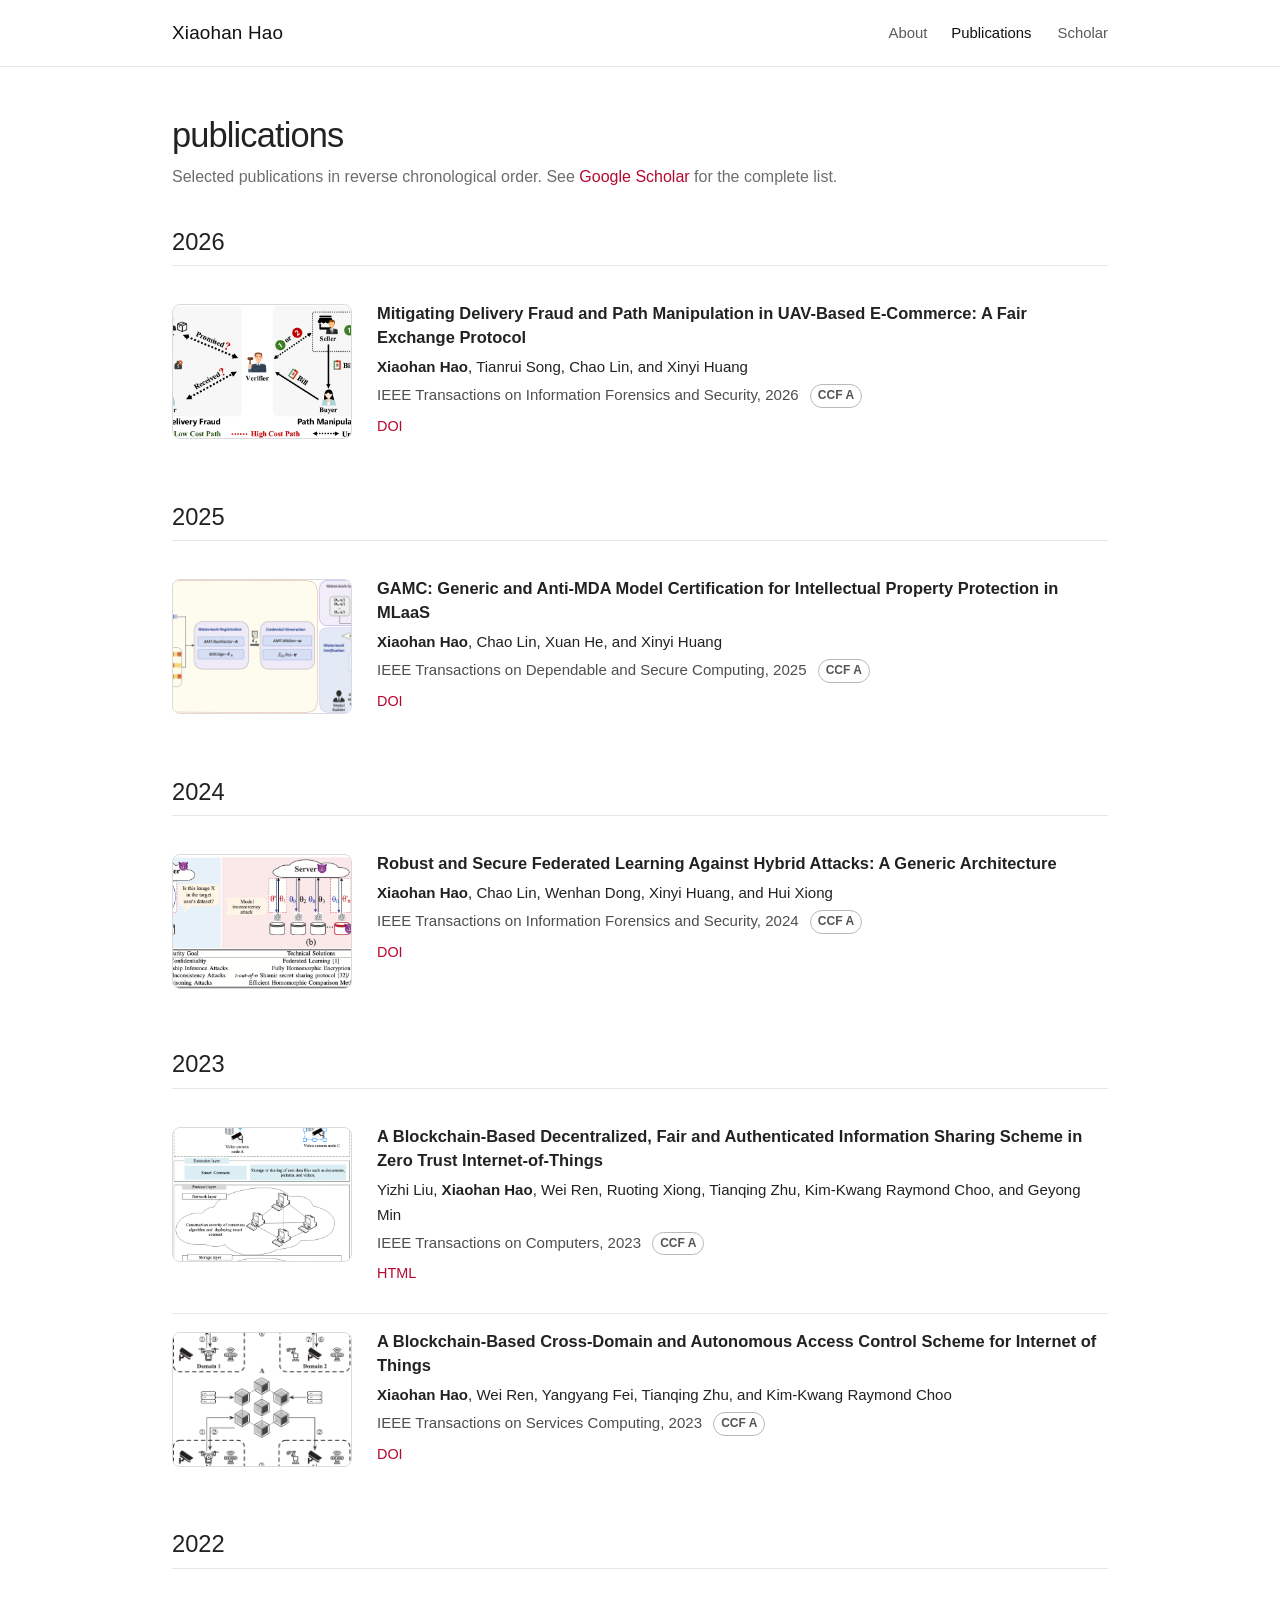
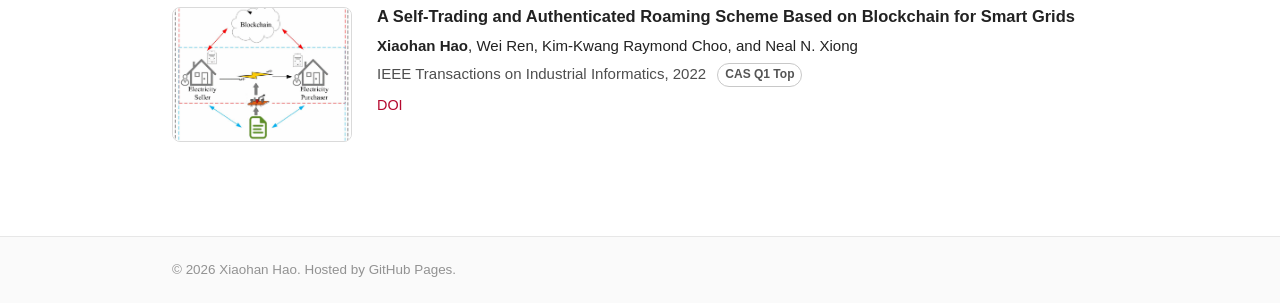
==== commit a0e358ca: "Update publications.html" ====
--- a/publications.html
+++ b/publications.html
@@ -12,8 +12,8 @@
     <div class="nav-shell">
       <a class="site-title" href="index.html">Xiaohan Hao</a>
       <nav class="site-nav" aria-label="Main navigation">
-        <a href="index.html">about</a>
-        <a class="active" href="publications.html">publications</a>
+        <a href="index.html">About</a>
+        <a class="active" href="publications.html">Publications</a>
         <a class="icon-link" href="https://scholar.google.com/citations?user=ko78Y8oAAAAJ&hl=en" target="_blank" rel="noopener" aria-label="Google Scholar">Scholar</a>
       </nav>
     </div>
